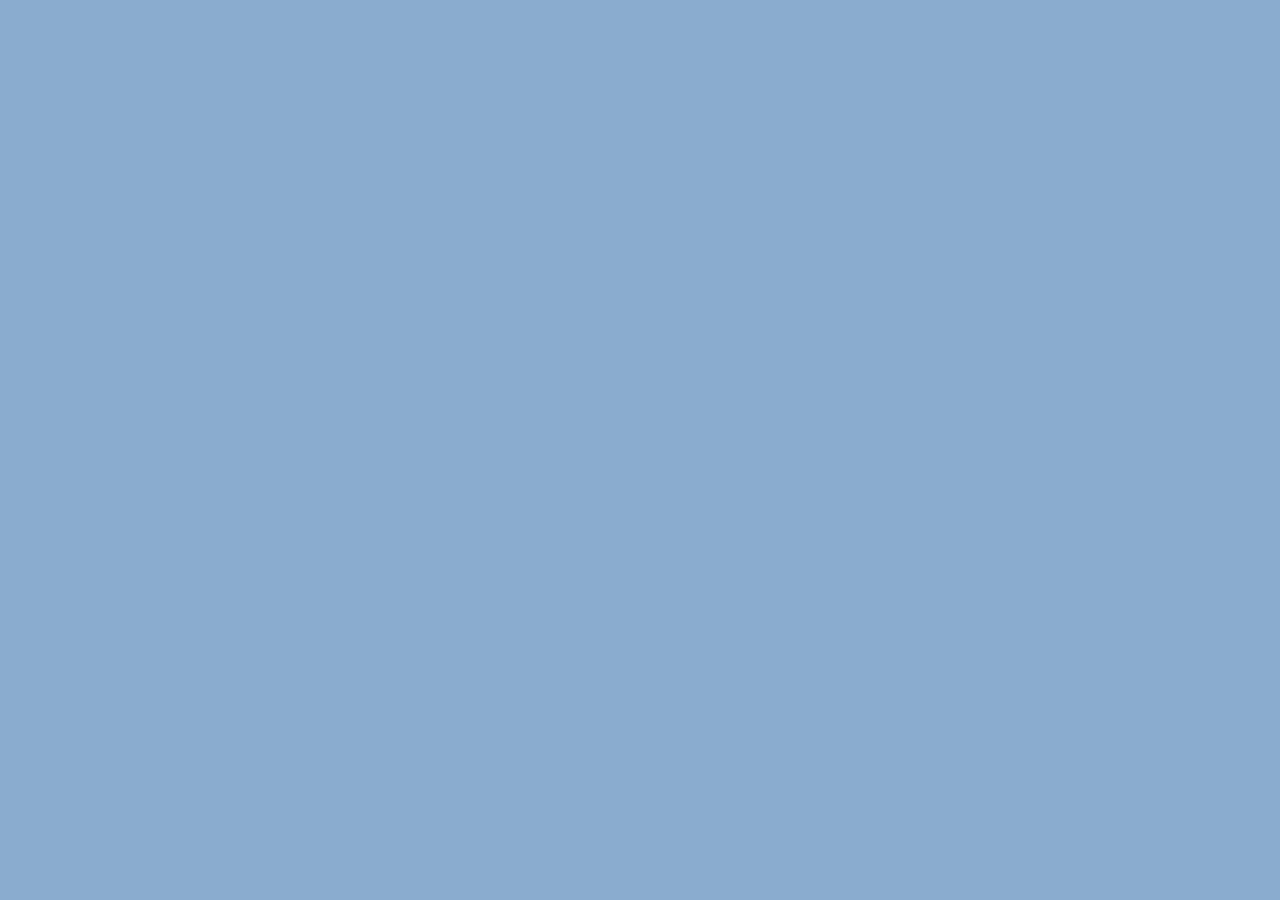
==== pages/css.html @ 9e89d3e4 "nova pagina" ====
<!DOCTYPE html>
<html lang="en">
<head>
    <meta charset="UTF-8">
    <link rel="stylesheet" href="../css/style.css">
    <meta name="viewport" content="width=device-width, initial-scale=1.0">
    <title>Document</title>
</head>
<body>
    
</body>
</html>
---- css/style.css ----
body {
  margin: 0;
  font-family: 'Segoe UI', sans-serif;
  background-color: #8AACCD;
  color: #e2e8f0;
}


.header {
  text-align: center;
  padding: 50px 20px;
  background-color: #020617;
}

.header h1 {
  font-size: 40px;
  color: #2cff02;
}

.header p {
  color: #94a3b8;
}

.section {
  display: flex;
  justify-content: center;
  gap: 40px;
  padding: 50px 20px;
  flex-wrap: wrap;
}


.content, .code-box {
  background-color: #1e293b;
  padding: 25px;
  border-radius: 12px;
  width: 300px;
  box-shadow: 0 0 20px rgba(0,0,0,0.3);
}


.content h2 {
  color: #38bdf8;
}


.btn {
  display: inline-block;
  margin-top: 15px;
  padding: 10px 20px;
  background-color: #38bdf8;
  color: #020617;
  border: none;
  border-radius: 8px;
  cursor: pointer;
  transition: 0.3s;
}
a{
  text-decoration: none;
  color: #020617;
}

.btn:hover {
  background-color: #0ea5e9;
  transform: scale(1.05);
}


pre {
  background-color: #020617;
  padding: 15px;
  border-radius: 8px;
  font-size: 13px;
  overflow-x: auto;
  color: #22c55e;
}


.try-btn {
  margin-top: 10px;
  padding: 8px 15px;
  background-color: #22c55e;
  border: none;
  border-radius: 6px;
  cursor: pointer;
}

.try-btn:hover {
  background-color: #16a34a;
}


@media (max-width: 768px) {
  .header h1 {
    font-size: 28px;
  }
}

.header p {
  color: #94a3b8;
  font-size: 16px;
}


.section {
  display: flex;
  justify-content: center;
  gap: 40px;
  padding: 40px 15px;
  flex-wrap: wrap;
}


.content, .code-box {
  background-color: #1e293b;
  padding: 25px;
  border-radius: 12px;
  width: 300px;
  max-width: 100%; 
  box-shadow: 0 0 20px rgba(0,0,0,0.3);
}

.content h2 {
  color: #38bdf8;
}

.btn {
  display: inline-block;
  margin-top: 15px;
  padding: 10px 20px;
  background-color: #38bdf8;
  color: #020617;
  border-radius: 8px;
  cursor: pointer;
  transition: 0.3s;
}

.btn:hover {
  background-color: #0ea5e9;
  transform: scale(1.05);
}

pre {
  background-color: #020617;
  padding: 15px;
  border-radius: 8px;
  font-size: 13px;
  overflow-x: auto;
  color: #22c55e;
}

.try-btn {
  margin-top: 10px;
  padding: 8px 15px;
  background-color: #22c55e;
  border: none;
  border-radius: 6px;
  cursor: pointer;
}

.try-btn:hover {
  background-color: #16a34a;
}


@media (max-width: 768px) {

  .section {
    flex-direction: column;
    align-items: center;
    gap: 20px;
  }

  .content, .code-box {
    width: 80%; 
  }

  .btn, .try-btn {
    width: 100%;
    text-align: center;
  }
}
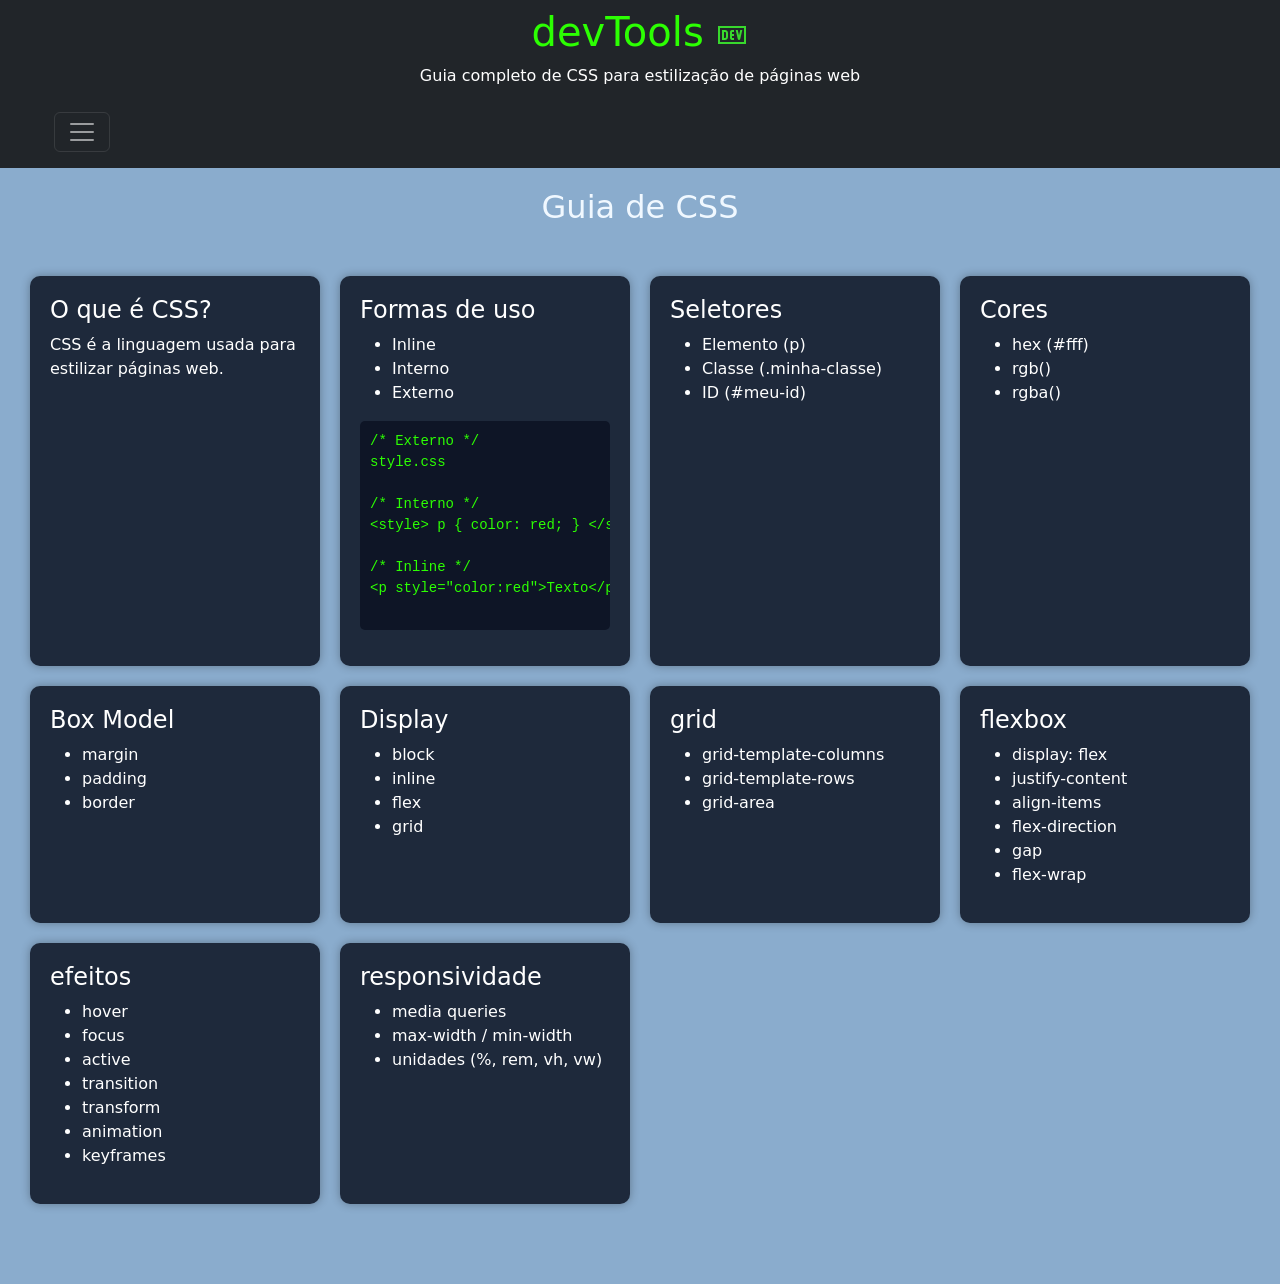
==== commit 06cfa556: "base conclida" ====
--- a/pages/css.html
+++ b/pages/css.html
@@ -1,12 +1,161 @@
 <!DOCTYPE html>
-<html lang="en">
+<html lang="pt-br">
 <head>
-    <meta charset="UTF-8">
-    <link rel="stylesheet" href="../css/style.css">
-    <meta name="viewport" content="width=device-width, initial-scale=1.0">
-    <title>Document</title>
+  <meta charset="UTF-8">
+  <meta name="viewport" content="width=device-width, initial-scale=1.0">
+  <title>CSS - devTools</title>
+
+  <link rel="stylesheet" href="../css/html.css">
+
+  <link href="https://cdn.jsdelivr.net/npm/bootstrap@5.3.8/dist/css/bootstrap.min.css" rel="stylesheet">
+  <script src="https://cdn.jsdelivr.net/npm/bootstrap@5.3.8/dist/js/bootstrap.bundle.min.js"></script>
 </head>
+
 <body>
-    
+
+<!-- HEADER -->
+<div class="header text-center bg-dark text-white p-2">
+
+  <h1>
+    devTools
+    <img src="../figs/icons8-desenvolvedor-32.png" alt="">
+  </h1>
+
+  <p>Guia completo de CSS para estilização de páginas web</p>
+
+  <div class="collapse mt-3" id="menu">
+    <div class="bg-secondary p-4 rounded">
+      <h5 class="text-white">Menu</h5>
+      <a href="../index.html" class="text-white text-decoration-none">Início</a>
+    </div>
+  </div>
+
+  <nav class="navbar navbar-dark mt-3">
+    <div class="container-fluid justify-content-center">
+      <button class="navbar-toggler"
+              type="button"
+              data-bs-toggle="collapse"
+              data-bs-target="#menu">
+        <span class="navbar-toggler-icon"></span>
+      </button>
+    </div>
+  </nav>
+
+</div>
+
+<!-- CONTEÚDO -->
+<div class="container-custom">
+
+  <h2 class="titulo" style="color: aliceblue;">Guia de CSS</h2>
+
+  <div class="grid">
+
+    <div class="card-custo">
+      <h4>O que é CSS?</h4>
+      <p>CSS é a linguagem usada para estilizar páginas web.</p>
+    </div>
+
+    <div class="card-custo">
+      <h4>Formas de uso</h4>
+      <ul>
+        <li>Inline</li>
+        <li>Interno</li>
+        <li>Externo</li>
+      </ul>
+
+      <pre>
+/* Externo */
+style.css
+
+/* Interno */
+&lt;style&gt; p { color: red; } &lt;/style&gt;
+
+/* Inline */
+&lt;p style="color:red"&gt;Texto&lt;/p&gt;
+      </pre>
+    </div>
+
+    <div class="card-custo">
+      <h4>Seletores</h4>
+      <ul>
+        <li>Elemento (p)</li>
+        <li>Classe (.minha-classe)</li>
+        <li>ID (#meu-id)</li>
+      </ul>
+    </div>
+
+    <div class="card-custo">
+      <h4>Cores</h4>
+      <ul>
+        <li>hex (#fff)</li>
+        <li>rgb()</li>
+        <li>rgba()</li>
+      </ul>
+    </div>
+
+    <div class="card-custo">
+      <h4>Box Model</h4>
+      <ul>
+        <li>margin</li>
+        <li>padding</li>
+        <li>border</li>
+      </ul>
+    </div>
+
+    <div class="card-custo">
+      <h4>Display</h4>
+      <ul>
+        <li>block</li>
+        <li>inline</li>
+        <li>flex</li>
+        <li>grid</li>
+      </ul>
+    </div>
+      <div class="card-custo">
+      <h4>grid</h4>
+      <ul>
+        <li>grid-template-columns</li>
+        <li>grid-template-rows</li>
+        <li>grid-area</li>
+      
+      </ul>
+    </div>
+
+        <div class="card-custo">
+      <h4>flexbox </h4>
+      <ul>
+        <li>display: flex</li>
+        <li>justify-content</li>
+        <li>align-items</li>
+        <li>flex-direction</li>
+        <li>gap</li>
+        <li>flex-wrap</li>
+      </ul>
+    </div>
+
+       <div class="card-custo">
+      <h4>efeitos </h4>
+      <ul>
+        <li>hover</li>
+        <li>focus</li>
+        <li>active</li>
+        <li>transition</li>
+        <li>transform</li>
+        <li>animation</li>
+        <li>keyframes</li>
+      </ul>
+    </div>
+      <div class="card-custo">
+      <h4>responsividade </h4>
+      <ul>
+        <li>media queries</li>
+        <li>max-width / min-width</li>
+        <li>unidades (%, rem, vh, vw)</li>
+        
+      </ul>
+  </div>
+
+</div>
+
 </body>
 </html>
--- a/css/html.css
+++ b/css/html.css
@@ -0,0 +1,118 @@
+html, body {
+  margin: 0;
+  background-color: #8AACCD;
+ 
+  font-family: 'Segoe UI', Tahoma, Geneva, Verdana, sans-serif;
+  color: #ffffff;
+}
+
+
+.header h1 {
+  font-size: 40px;
+  color: #2cff02;
+}
+
+.sidebar {
+  height: 100vh;
+  width: 220px;
+  position: fixed;
+  background-color: #020617;
+  padding-top: 20px;
+}
+
+.sidebar a {
+  display: block;
+  color: #fff;
+  padding: 12px;
+  text-decoration: none;
+}
+
+.sidebar a:hover {
+  background-color: #1e293b;
+}
+
+.text-light a {
+  text-decoration: none;
+  color: #ebebeb;
+}
+
+
+.section {
+  padding: 80px 20px;
+  max-width: 90%;
+  margin: 0 auto;
+  color: #fff;
+}
+
+.content {
+  width: 100%;
+  margin: 0 auto;
+  padding: 40px;
+  text-align: center;
+  background-color: #1E293B;
+  border-radius: 10px;
+}
+
+.content h1 {
+  color: #2cff02;
+}
+
+.navbar-toggler {
+  display: flex;
+  margin-right: 90%;
+}
+.container-custom {
+  height: 100vh;
+  margin: 50px auto;
+  padding: 20px;
+  
+}
+
+.titulo {
+  text-align: center;
+  margin-bottom: 40px;
+  color: #020617;
+}
+
+.grid {
+  display: grid;
+  grid-template-columns: repeat(auto-fit, minmax(250px, 1fr));
+  gap: 20px;
+  padding: 10px;
+  
+}
+
+.card-custo {
+  background-color: #1e293b;
+  padding: 20px;
+  border-radius: 10px;
+  color: #fff;
+  box-shadow: 0 0 10px rgba(0,0,0,0.3);
+  transition: 0.3s;
+
+  
+}
+
+.card:hover {
+  transform: translateY(-5px);
+}
+
+.card h4 {
+  color: #2cff02;
+}
+
+pre {
+  background-color: #0206178f;
+  padding: 10px;
+  border-radius: 5px;
+  overflow-x: auto;
+  color: #2cff02;
+}
+.container-custom{
+  margin-top: 0px;
+  background-color: #8AACCD;
+
+height: 100%;
+padding: 20px;
+}
+
